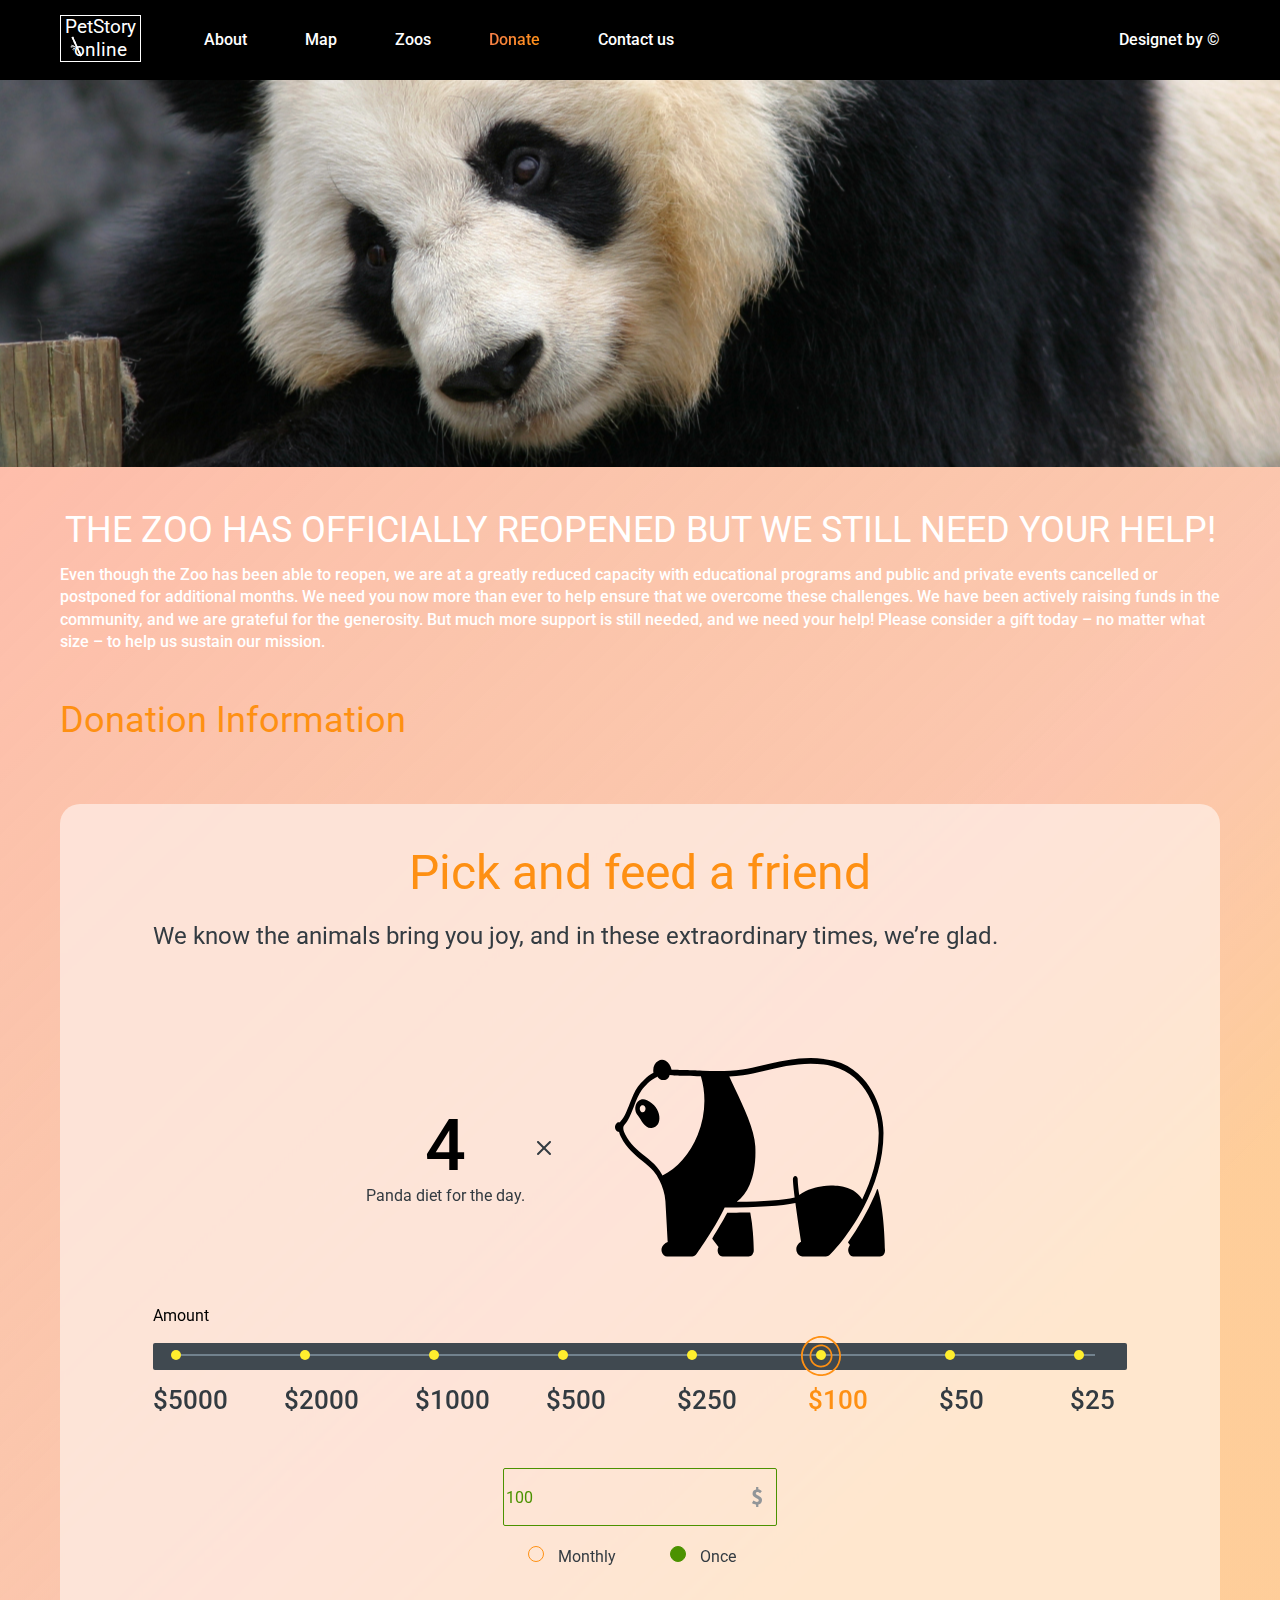
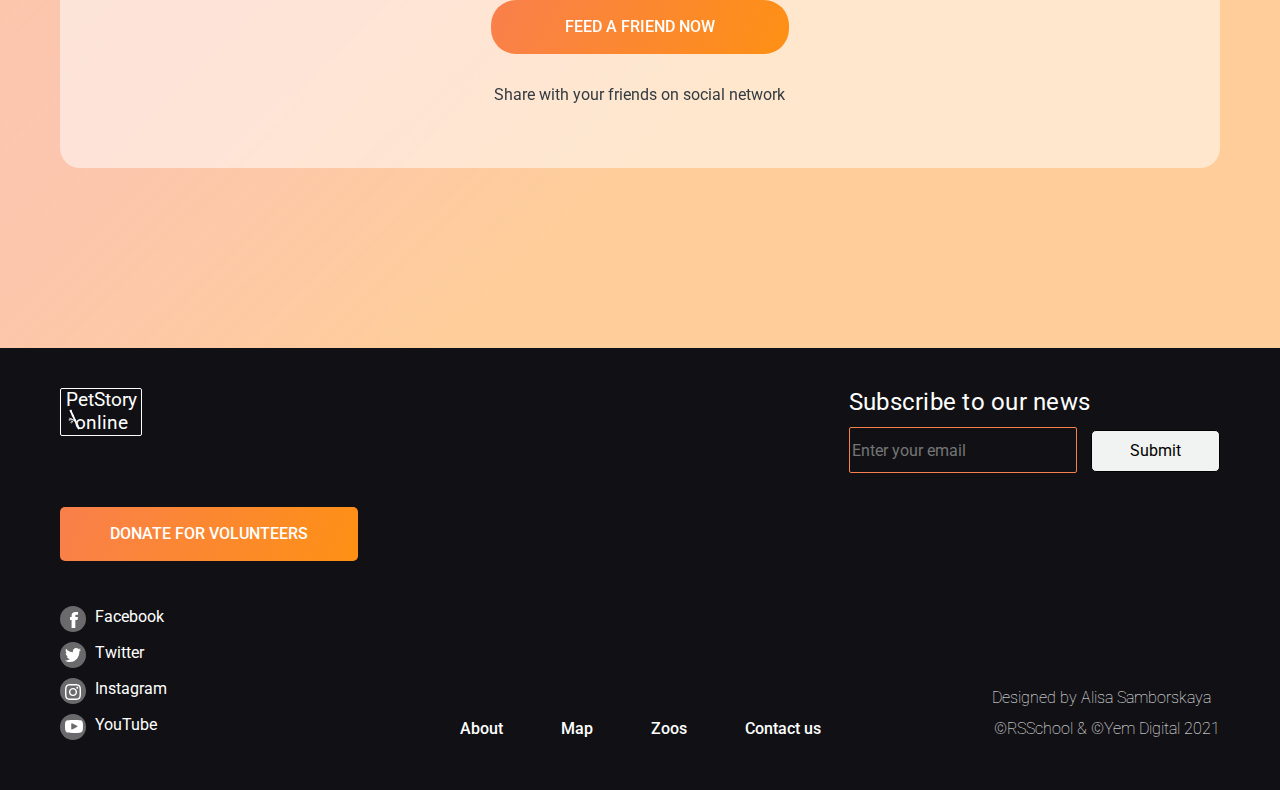
==== pages/donate/index.html @ 72abf8b3 "feat: add project" ====
<!DOCTYPE html>
<html lang="en">
<head>
    <meta charset="UTF-8">
    <meta http-equiv="X-UA-Compatible" content="IE=edge">
    <meta name="viewport" content="width=device-width, initial-scale=1.0">
    <title>donate</title>
    <link rel="preconnect" href="https://fonts.gstatic.com" crossorigin>
    <link href="https://fonts.googleapis.com/css2?family=Roboto:wght@100;300;400;500;700&display=swap" rel="stylesheet">
    <link rel="stylesheet" href="../../assets/style/normalize.css">
    <link rel="stylesheet" href="../donate/style.css">
</head>
<body>
    <header class="header">
        <div class="container container_header">
            <div class="wrapper-header"> 
                <div class="logo logo_header">
                    <a class="a-logo" href="../main/index.html">
                        <h1>PetStory online</h1>
                        <img class="bamboo" src="../../assets/icons/bamboo.svg" alt="bamboo">
                    </a>
                </div>
                <nav class="nav nav_burger">
                    <div class="window-close">
                        <span class="close-line line1"></span>
                        <span class="close-line line2"></span>
                    </div>
                    <ul class="nav-list nav-list_burger">
                        <li class="nav-item nav-item_burger">
                            <p>PetStory online</p>
                            <img class="bamboo bamboo_orange" src="../../assets/icons/bamboo_orange.svg" alt="bamboo">
                        </li>
                        <li class="nav-item nav-item_burger"><a class="about" href="../main/index.html">About</a></li>
                        <li class="nav-item nav-item_burger"><a href="#">Map</a></li>
                        <li class="nav-item nav-item_burger"><a href="#">Zoos</a></li>
                        <li class="nav-item nav-item_burger"><a class="donate donate_burger" href="../donate/index.html">Donate</a></li>
                        <li class="nav-item nav-item_burger"><a href="#">Contact us</a></li>
                        <li class="nav-item nav-item_burger"><a class="designet" href="https://www.figma.com/">Designet by ©</a></li>
                    </ul>
                </nav>
                <div class="header-burger">
                    <span class="burger-line line-first"></span>
                    <span class="burger-line line-second"></span>
                    <span class="burger-line line-third"></span>
                </div>
            </div>
        </div>
    </header>
    <section class="section1">
        <div class="container"></div>
    </section>
    <section class="section2">
        <div class="container">
            <h3 class="h3">
                THE ZOO HAS OFFICIALLY REOPENED BUT WE STILL NEED YOUR HELP!
            </h3>
            <p class="p-sect2">
                Even though the Zoo has been able to reopen, we are at a greatly
                reduced capacity with educational programs and public and private
                events cancelled or postponed for additional months. We need you now
                more than ever to help ensure that we overcome these challenges. We have
                been actively raising funds in the community, and we are grateful for the generosity.
                But much more support is still needed, and we need your help! Please consider a gift
                today – no matter what size – to help us sustain our mission.
            </p>
            <h3 class="h3 h3-orange">Donation Information</h3>
            <div class="wrap-pick">
                <div class="container-donate">
                    <h2 class="h2">Pick and feed a friend</h2>
                    <p class="p-pick">
                        We know the animals bring you joy, and in these
                        extraordinary times, we’re glad.
                    </p>
                    <div class="wpap-panda">
                        <div class="p-wrap">
                            <p class="number">4</p>
                            <p class="p-panda">Panda diet for the day.</p>
                        </div>
                        <img class="x-icon" src="../../assets/icons/x_icon.svg" alt="x">
                        <img class="panda-svg" src="../../assets/icons/panda_widget1.svg" alt="panda">
                    </div>
                    <p class="amount">Amount</p>
                    <div class="progress-bar">
                        <hr class="hr">
                        <form class="progress-bar_form">
                            <label class="label label1">
                                <input class="progress-bar_radio progress-bar_radio1" type="radio" value="5000" name="progress">
                            </label>
                            <label class="label label2">
                                <input class="progress-bar_radio progress-bar_radio2" type="radio" value="2000" name="progress">
                            </label>
                            <label class="label label3">
                                <input class="progress-bar_radio progress-bar_radio3" type="radio" value="1000" name="progress"checked>
                            </label>
                            <label class="label label4">
                                <input class="progress-bar_radio progress-bar_radio4" type="radio" value="500" name="progress">
                            </label>
                            <label class="label label5">
                                <input class="progress-bar_radio progress-bar_radio5" type="radio" value="250" name="progress">
                            </label>
                            <label class="label label6 label_checked">
                                <input class="progress-bar_radio progress-bar_radio6" type="radio" value="100" name="progress">
                            </label>
                            <label class="label label7">
                                <input class="progress-bar_radio progress-bar_radio7" type="radio" value="50" name="progress">
                            </label>
                            <label class="label label8">
                                <input class="progress-bar_radio progress-bar_radio8" type="radio" value="25" name="progress"> 
                            </label>                           
                        </form>
                    </div>
                    <div class="price">
                        <ul class="prise-list">
                            <li class="prise-item price5000 prise-item_5000">$5000</li>
                            <li class="prise-item price5000 prise-item_2000">$2000</li>
                            <li class="prise-item price5000 prise-item_1000">$1000</li>
                            <li class="prise-item price500">$500</li>
                            <li class="prise-item price500">$250</li>
                            <li class="prise-item price500 prise-item_active">$100</li>
                            <li class="prise-item price50">$50</li>
                            <li class="prise-item">$25</li>
                        </ul>
                    </div>
                    <form class="form-numb" action="#">
                        <input id="number" class="another-amount" type="number" placeholder="Another amount" max="9999" value="100" required>
                        <div class="radio-btn">
                            <label class="label-radio">
                                <input class="input-radio" type="radio" name="radio" value="Monthly">
                                Monthly
                            </label>
                            <label class="label-radio">
                                <input class="input-radio" type="radio" name="radio" value="Once" checked >
                                Once
                            </label>
                        </div>
                        <button class="btn">Feed a friend now</button>
                    </form>
                    <p class="p-share">Share with your friends on social network</p>
                </div>
            </div>
        </div>
    </section>
    <footer class="footer">
        <div class="container">
            <div class="wrap-footer">
                <div class="logo logo_footer">
                    <a class="a-logo_footer" href="../main/index.html">
                        <p>PetStory online</p>
                        <img class="bamboo-footer" src="../../assets/icons/bamboo.svg" alt="bamboo">
                    </a>
                </div>
                <div class="email">
                    <p class="p-email">Subscribe to our news</p>
                    <form class="form-email" action="#">
                            <input class="input-email" type="email" name="email" placeholder="Enter your email" required>
                            <button class="btn-submit" type="submit">Submit</button>
                    </form>
                </div>
                <form class="form-btn_footer" action="../donate/index.html">
                    <button class="btn2 btn-footer">donate for volunteers</button>
                </form>
                <div class="social-network">
                    <div class="social fb">
                        <a href="https://ru-ru.facebook.com/">
                            <span class="bg-img_social"></span>
                            <img class="img-fb" src="../../assets/icons/Fb.svg" alt="fb">
                            <span class="soc-link_name">Facebook</span> 
                        </a>
                    </div>
                    <div class="social twitter">
                        <a href="https://twitter.com/?lang=ru">
                            <span class="bg-img_social"></span>                                
                            <img class="img-Twitter" src="../../assets/icons/Twitter.svg" alt="Twitter">
                            <span class="soc-link_name">Twitter</span>
                        </a>
                    </div>
                    <div class="social insta">
                        <a href="https://www.instagram.com/">
                            <span class="bg-img_social"></span>                               
                            <img class="img-insta" src="../../assets/icons/insta.svg" alt="insta">
                            <span class="soc-link_name">Instagram</span>
                        </a>
                    </div>
                    <div class="social YouTube">
                        <a href="https://www.youtube.com/">
                            <span class="bg-img_social"></span>                                
                            <img class="img-YouTube" src="../../assets/icons/YouTube.svg" alt="YouTube">
                            <span class="soc-link_name">YouTube</span>
                        </a>
                    </div>            
                </div>
                <ul class="nav-list nav-list-footer">
                    <li class="nav-item nav-item_footer"><a class="about" href="../main/index.html">About</a></li>
                    <li class="nav-item nav-item_footer"><a href="#">Map</a></li>
                    <li class="nav-item nav-item_footer"><a href="#">Zoos</a></li>
                    <li class="nav-item nav-item_footer"><a class="contact-footer" href="#">Contact us</a></li>
                </ul>
                <div class="p-designed">
                    <p class="desing">Designed by Alisa Samborskaya</p>
                    <p class="desing rsschool">©RSSchool & ©Yem Digital 2021</p>
                </div>
            </div> 
        </div>
    </footer>
    <script src="index.js"></script>
</body>
</html>
---- pages/donate/style.css ----
html {
    font-family: Roboto;
    font-style: normal;
    font-weight: 400;
}
body {
    max-width: 100%;
    box-sizing: border-box;
}
.container {
    width: 1160px;
    margin: 0 auto;
}
.section1 {
    height: 387px;
    background-image: url(../../assets/images/panda_donate.png);
    background-position: center;
    background-repeat: no-repeat;
    position: relative;
    /* margin-bottom: 140px; */

}
.header {
    width: 100%;
    height: 80px;
    background: #000000;
    backdrop-filter: blur(2px);
}
.wrapper-header {
    display: flex;
    align-items: center;
}
.logo {
    width: 93px;
    height: 52px;
    margin-top: 14px;
    margin-right: 63px;
}
.bamboo {
    position: absolute;
    left: 9.79px;
    top: 21.09px;
}
.a-logo {
    position: relative;
    text-decoration: none;
}
.a-logo h1 {
    font-style: normal;
    font-weight: 400;
    font-size: 19.0145px;
    line-height: 120%;
    text-align: center;
    color: #FFFFFF;
    border: 1.18841px solid #FFFFFF;    
}
.a-logo:hover {
    cursor: pointer;
}
.header-burger {
    display: none;
}
.nav {
    width: 100%;
}
.nav-list {
    display: flex;
    align-items: center;
    justify-content: flex-start;
    flex-wrap: wrap;
    list-style: none;
    padding: 0;
    width: 100%;
    margin-top: 29px;
}
.nav-item:first-child {
    display: none;
}
.nav-item a {
    font-family: 'Roboto';
    font-style: normal;
    font-weight: 500;
    font-size: 16px;
    line-height: 140%;
    color: #FFFFFF;
    margin-right: 58px;
    text-decoration: none;
}
.nav-item a:hover {
    background: linear-gradient(113.96deg, #F9804B 1.49%, #FE9013 101.44%);
    -webkit-background-clip: text;
    -webkit-text-fill-color: transparent;
    background-clip: text;
}
.nav-item .designet {
    margin-right: 0;
}
li:last-child { 
    margin-left: auto;
    margin-right: 0;
}
.donate {
    background: linear-gradient(113.96deg, #F9804B 1.49%, #FE9013 101.44%);
    -webkit-background-clip: text;
    -webkit-text-fill-color: transparent;
    background-clip: text;
}
.donate:hover {
    /* cursor: default; */
    pointer-events: none;
}
.section2 {
    padding-bottom: 180px;
    /* height: 1482px; */
    background: linear-gradient(315.75deg, rgba(254, 210, 144, 0.7) 30.06%, #FEBDAB 100.95%, rgba(254, 210, 144, 0.7) 106.36%), linear-gradient(315.75deg, rgba(254, 189, 171, 0.74) 30.06%, rgba(243, 169, 248, 0.66) 50.74%, #E0D8F0 80.49%, #EAF7FE 127.9%, #EAF7FE 149.54%), linear-gradient(315.75deg, rgba(254, 189, 171, 0.74) 30.06%, rgba(243, 169, 248, 0.66) 50.74%, #E0D8F0 80.49%, #EAF7FE 127.9%, #EAF7FE 149.54%);
}
.h3 {
    font-weight: 400;
    font-size: 36px;
    line-height: 130%;
    color: #FFFFFF;
    margin: 0 0 10px;
    text-align: center;
    padding-top: 40px;
}
.p-sect2 {
    font-weight: 500;
    font-size: 16px;
    line-height: 140%;
    color: #FFFFFF;
    margin: 0 0 44px;
}
.h3-orange {
    color: #FE9013;
    text-align: start;
    margin-bottom: 60px;
    padding: 0;
}
.wrap-pick {
    height: 964px;
    background: rgba(255, 255, 255, 0.52);
    backdrop-filter: blur(2px);
    border-radius: 20px;
}
.h2 {
    font-weight: 400;
    font-size: 48px;
    line-height: 120%;
    text-align: center;
    color: #FE9013;
    padding-top: 40px;
    margin: 0 0 20px;
}
.p-pick {
    font-size: 24px;
    line-height: 120%;
    color: #333B41;
    margin: 0 0 60px;

}
.container-donate {
    position: relative;
    width: 84%;
    /* height: 862px; */
    margin: 0 auto;
}
.wpap-panda {
    position: relative;
    display: flex;
    align-items: center;
    justify-content: center;
    margin-bottom: 48px;
}
.p-wrap {
    width: 159px;
    margin-right: 90px;
}
.number {
    font-weight: 500;
    font-size: 72px;
    line-height: 80%;
    text-align: center;
    text-transform: uppercase;
    color: #000000;
    margin: 73px 0 10px;
}
.p-panda {
    margin-top: 0;
    font-size: 16px;
    line-height: 140%;
    text-align: center;
    color: #333B41;
}
.panda-svg {
    margin-right: 15px;
}
.x-icon {
    position: absolute;
    top: 130px;
    left: 384px;
    width: 14px;
    height: 14px;
}
.amount {
    font-size: 16px;
    line-height: 140%;
    color: #000000;
}
.progress-bar {
    position: relative;
    max-width: 976px;
    height: 27px;
    background: #404950;
    border-radius: 2px;
    margin: 0 auto;
}
.progress-bar_form {
    position: absolute;
    top: 3px;
    padding-left: 3px;
}
.progress-bar_radio {
    appearance: none;
    width: 10px;
    height: 10px;
    background: #FFEE2E;
    border-radius: 50%;
}
.label {
    position: relative;
    margin-right: 75px;
    padding: 20px;
    left: -5px;
}
.label_checked {
    position: relative;
    background-image: url(../../assets/icons/roller_icon.svg);
    background-repeat: no-repeat;
    margin-right: 75px;
    padding: 20px;
    background-position: 5px 11px;

}
.progress-bar_form:hover, .progress-bar_radio:hover, .label:hover {
    cursor: pointer;
}
.label:last-child {
    margin-right: 0;
}
.hr {
    width: 94%;
    height: 2px;
    background: #72828E;
    display: inline-block;
    border-style: none;
    margin: 5px 0 0 26px;
    vertical-align: middle;    
}
.price {
    margin: 0 auto;
    max-width: 991px;
}
.prise-list {
    display: inline-block;
    padding: 0;
    margin: 12px 0 50px;
}
.prise-item {
    display: inline;
    list-style-type: none;
    font-weight: 500;
    font-size: 26px;
    line-height: 140%;
    text-transform: uppercase;
    color: #333B41;
}
.price5000 {
    margin-right: 52px;
}
.prise-item_active {
    color: #FE9013;
}
.price500 {
    margin-right: 67px;
}
.price50 {
    margin-right: 82px;
}
.form-numb {
    display: flex;
    flex-direction: column;
}
.another-amount {
    width: 268px;
    height: 54px;
    border: 1px solid #929699;
    border-radius: 2px;
    display: block;
    margin: 0 auto 20px;
    font-size: 16px;
    line-height: 140%;
    color: #929699;
    background-color: transparent;
    background-image: url(../../assets/icons/$.svg);
    background-position: 248px center;
    background-repeat: no-repeat;
}
.another-amount:valid {
color: #4B9200;
border: 1px solid #4B9200;
}
.another-amount:invalid {
    color: red;
    border: 1px solid red;
    }
input[type=number]::-webkit-inner-spin-button,
input[type=number]::-webkit-outer-spin-button {
    -webkit-appearance: none;
    -moz-appearance: none;
    appearance: none;
    margin: 0;
}
.dollar {
    position: absolute;
    left: 602px;
    top: 683px;
    z-index: 10;
}
.radio-btn {
    display: block;
    margin: 0 auto 31px;
    padding-left: 35px;
}
.label-radio {
    font-size: 16px;
    line-height: 140%;
    color: #333B41;
    margin-right: 50px;
}
.input-radio {
    appearance: none;
    width: 16px;
    height: 16px;
    border: 1px solid #FE9013;
    border-radius: 50%;
    margin-right: 10px;
}
.input-radio:checked {
    background: #4B9200;
    border: 1px solid #4B9200;
}
.btn {
    display: block;
    margin: 0 auto 30px;
    width: 298px;
    height: 54px;
    font-weight: 500;
    font-size: 16px;
    line-height: 140%;
    text-align: center;
    text-transform: uppercase;
    color: #FFFFFF;
    background: linear-gradient(113.96deg, #F9804B 1.49%, #FE9013 101.44%);
    border-radius: 25px;
    border-style: none;
}
.btn:hover, .btn-footer:hover {
    cursor: pointer;
    background: #E47209;
}
.btn:active, .btn-footer:active {
    cursor: pointer;
    background: #4B9200;
}
.btn:disabled, .btn-footer:disabled {
    cursor: pointer;
    background: #767474;
}
.p-share {
    font-size: 16px;
    line-height: 140%;
    color: #333B41;
    text-align: center;
    margin: 0;
}
/* footer */
.footer {
    /* height: 443px; */
    background: #111115;
    padding: 40px 0 50px;
}
.wrap-footer {
    display: grid;
    grid-template-columns: 1fr auto 1fr;;
    gap: 34px 0;
}
.logo_footer {
    width: 82px;
    height: 52px;
    margin-bottom: 0;
    border-radius: 2px;
    margin-top: 0;
}
.a-logo_footer {
    position: relative;
    text-decoration: none; 
}
.a-logo_footer p {
    font-style: normal;
    font-weight: 400;
    font-size: 19.0145px;
    line-height: 120%;
    text-align: center;
    color: #FFFFFF;
    border: 1.18841px solid #FFFFFF;
    border-radius: 2px; 
    margin: 0;
}
.bamboo-footer {
    position: absolute;
    left: 7.79px;
    top: 21.09px;
}
.email {
    grid-column: 2/4;
    justify-self: end;
}

.form-email {
    display: inline-block;
}
.p-email {
    font-size: 24px;
    line-height: 120%;
    letter-spacing: 0.01em;
    color: #FFFFFF;
    margin: 0 0 10px;
}
.input-email {
    background: transparent;
    border: 0.7px solid #F9804B;
    border-radius: 2px;
    width: 222px;
    height: 42px;
    font-size: 16px;
    line-height: 140%;
    color: #BDBDBD;
    margin-right: 10px;
}
.btn-submit {
    width: 129px;
    height: 42px;
    font-size: 16px;
    line-height: 140%;
    color: #000000;
    background: #F1F3F2;
    border: 1px solid #000000;
    border-radius: 5px;
}
.btn-submit:hover {
    cursor: pointer;
}
.btn-submit:active {
    color: #4B9200;
    border: 1px solid #4B9200;;
    cursor: pointer;
}
.form-btn_footer {
    grid-column: 1/4;
}
.btn-footer {
    width: 298px;
    height: 54px;
    font-weight: 500;
    font-style: normal;
    font-size: 16px;
    line-height: 140%;
    text-align: center;
    text-transform: uppercase;
    color: #FFFFFF;
    background: linear-gradient(113.96deg, #F9804B 1.49%, #FE9013 101.44%);
    border-style: none;
    text-decoration: none;
    margin-bottom: 0;
    border-radius: 5px;
}
.social-network {
    padding-top: 11px;
}
.social {
    position: relative;
    margin-bottom: 10px;
    height: 26px;
}
.bg-img_social {
    width: 26px;
    height: 26px;
    background: rgba(196, 196, 196, 0.5);
    border-radius: 50%;
    position: absolute;
}
.soc-link_name {
    padding-left: 35px;
}
.social:last-child {
    margin-bottom: 0;
}
.social a {
    font-size: 16px;
    line-height: 140%;
    color: #FFFFFF;
    text-decoration: none;
}
.social:hover a {
    color: #E47209;
}
.social:hover .bg-img_social{
    background: rgba(228, 114, 9, 0.5);
} 
.social:active a {
    color: #4B9200;
}
.social:active .bg-img_social {
    background: rgba(75, 146, 0, 0.5);
}
.img-YouTube, .img-fb, .img-insta, .img-Twitter {
    position: absolute;
    left: 5px;
    top: 6px;
}
.img-fb {
    left: 10px;
}
.nav-list-footer {
    margin-bottom: 0;
    align-self: end;
}
.nav-item_footer:first-child {
    display: block;
}
.nav-item .contact-footer {
    margin-right: 0;
}
.p-designed{
    align-self: end;
}
.desing {
    text-align: end;
    font-weight: 100;
    font-size: 16px;
    line-height: 130%;
    color: #FFFFFF;
    margin-bottom: 10px;
}
.desing:first-child {
    margin-right: 9px;
}
.rsschool {
    margin: 0;
}

@media (max-width: 1220px) {
    .container {
        width: 100%;
    }
    .section2 {
        padding-bottom: 26px;
    }
    .container-donate {
        width: 100%;
    }
    .p-pick {
        text-align: center;
        margin-top: 0;
    }
    .amount {
        margin-left: 65px;
    }
}
@media all and (max-width: 1000px) {
    .section1 {
        height: 390px;
    }
    .container {
        width: 940px;
    }
    .header {
        position: relative;
        z-index: 1;
    }
    .nav-item a {
        margin-right: 48px;
    }
    .h3 {
        width: 82.7%;
        text-align: left;
        margin-bottom: 30px;
    }
    .h3-orange {
        margin-bottom: 40px;
    }
    .container-donate {
        width: 100%;
    }
    .h2 {
        padding: 20px 15px 0 0;
        margin-bottom: 12px;
    }
    .x-icon {
        left: 366px;
        top: 128px;
    }
    .wrap-pick {
        height: auto;
        padding-bottom: 50px;
    }
    .progress-bar {
        max-width: 810px;
    }
    .progress-bar_form {
        padding-left: 0;
    }
    .label {
        padding: 18.8px;
        left: -3px;
    }
    .hr {
        width: 96%;
        margin: 5px 0 0 13px;
    }
    .price {
        max-width: 830px;
        margin: 0 auto; 
        padding-left: 10px;
    }
    .prise-item_5000, .progress-bar_radio1, .label1 {
        display: none;
    }
    .another-amount {
        margin-bottom: 26px;
        width: 265px;
        height: 51px;
    }
    .label-radio {
        margin-right: 0;
    }
    .label-radio:last-child {
        margin-left: 48px;
    }
    .input-radio {
        margin-right: 8px;
    }
    .radio-btn {
        margin-bottom: 27px;
        padding-left: 0;
        padding-right: 15px;
    }
    .footer {
        padding: 40px 0 50px;
    }
    .wrap-footer {
        gap: 37px 0;
    }
    .email {
        margin-right: 13px;
    }
    .p-email {
        margin: 0 0 12px;
    }
    .form-email {
        margin-right: 20px;
    }
    .input-email {
        height: 40px;
        margin-right: 6px;
    }
    .social-network {
        padding-top: 6px;
    }
}


@media (max-width:980px) {
    /* * {
        outline: 1px solid #f00 !important;
    } */
    .container {
        max-width: 98%;
    }
    .p-sect2 {
        max-width: 100%;
    }
    .p-pick {
        max-width: 100%;
    }
}
@media (max-width:854px) {
    .container_header {
        width: 100%;
    }
    .container-donate {
        width: 94%;
    } 
     .progress-bar {
        max-width: 600px;
    }
    .hr {
        width: 86%;
        margin: 5px 0 0 37px;
    }
    .progress-bar_form {
        padding-left: 15px;
        width: 100%;
    }
    .label {
        padding: 20px;
    }
    .progress-bar_radio2, .progress-bar_radio3, .prise-item_2000, .prise-item_1000, .label2, .label3 {
        display: none;
    }
    .price {
        max-width: 570px;
        text-align: center;
        padding-left: 0;
    }

} 
@media (max-width:768px) {
    .header {
        position: fixed;
    }
    .container_header {
        max-width: 100%;
    }
    .section1 {
        margin-bottom: 60px;
        top: 80px;
    }
    .wrapper-header {
        justify-content: space-between;
    }
    .logo {
        padding-left: 10px;
    }
    .bamboo {
        left: 17px;
    }
    .header-burger {
        display: block;
        width: 35px;
        height: 32px;
        position: relative;
    }
    .header-burger:hover {
        transition-duration: 1s;
        cursor: pointer;
    }
    .burger-line {
        margin: 0 auto;
        width: 26.25px;
        height: 2.67px;
        background: #FFFFFF;
        position: absolute;
    }
    .line-first {
        top: 25%;
    }
    .line-third {
        bottom: 25%;
    }
    .line-second {
        top: 45.83%;
        bottom: 45.83%;
    } 
    .nav_burger {
        display: block;
        position: fixed;
        top: -329px;
        z-index: 2000;
        width: 100%;
        height: 329px;
        background: #FFFFFF;
        transition-duration: 1s;        
    }
    .nav_burger-active {
        top: 0;
        transition-duration: 1s;
        box-shadow: 0 0 9999px 1000px rgb(0 0 0 / 40%);;
    }
    .nav-item_burger:first-child {
        display: block;
        margin-bottom: 30px;
    }
    .nav-list_burger {
        width: 98%;
        margin: 0;
        justify-content: flex-start;
        padding: 12px 0 0 10px;
    }
    .nav-item_burger  {
        width: 768px; 
        margin-bottom: 15px;  
    }
    .nav-item_burger p {
        color: #FE9013;
        width: 65.6px;
        border: 1px solid #FE9013;
        margin: 0;
        text-align: center;
    }
    .bamboo_orange {
        left: 21px;
        top: 29px;
    }
    .nav-item_burger a {
        font-size: 16px;
        line-height: 140%;
        color: #333B41; 
        margin-right: 0;    
    } 
    .nav-item_burger .logo_burger a {
        color: #FE9013;
    }
    .donate_burger {
        background: transparent;
        -webkit-text-fill-color: #333B41;

    }
    .window-close {
        width: 30px;
        height: 30px;
        position: absolute;
        top: 8px;
        right: 8px;
    }
    .close-line {
        width: 15px;
        height: 1px;
        display: block;
        margin: 7.54px auto 0;
        position: absolute;
        left: 24.83%;
        right: 25.17%;
        top: 25.14%;
        bottom: 24.86%;
        background:  linear-gradient(315.75deg, rgba(254, 210, 144, 0.7) 30.06%, #FEBDAB 100.95%, rgba(254, 210, 144, 0.7) 106.36%), linear-gradient(315.75deg, rgba(254, 189, 171, 0.74) 30.06%, rgba(243, 169, 248, 0.66) 50.74%, #E0D8F0 80.49%, #EAF7FE 127.9%, #EAF7FE 149.54%), linear-gradient(315.75deg, rgba(254, 189, 171, 0.74) 30.06%, rgba(243, 169, 248, 0.66) 50.74%, #E0D8F0 80.49%, #EAF7FE 127.9%, #EAF7FE 149.54%);
    }
    .line1 {
        transform: rotate(45deg);
    }
    .line2 {
        transform: rotate(-45deg);
    }
    li:last-child {
        margin-left: 0;
    }
}
@media (max-width:640px) {
    .section1 {
        height: 335px;
        margin-bottom: 34px;
        background-size: cover;
        top: 34px;
    }
    .container {
        max-width: 93.8%;
    }
    .container_header {
        max-width: 100%;
    }
    .header {
        height: 34px;
    }
    .logo_header {
        padding: 0;
        width: 46.93px;
        height: 29.03px;
        margin: 3px 0 0 3.1%;
    }
    .a-logo h1 {
        font-style: normal;
        font-weight: 400;
        font-size: 12.2899px;
        line-height: 120%;
        border: none;
    }
    .bamboo {
        top: 6px;
        left: -1px;
    }
    .header-burger {
        margin-right: 3.1%;
        height: 10px;
        width: 18px;
    }
    .burger-line {
        width: 18px;
        height: 2px;
    }
    .line-first {
        top: 0;
    }
    .line-second {
        top: 4px;
    }
    .line-third {
        bottom: 0;
    }
    .bamboo_orange {
        left: 19px;
        top: 29px;
    }
    .section2 {
        padding-bottom: 46px;
    }
    .h3 {
        padding-top: 29px;
        font-size: 24px;
        width: 100%;
        margin-bottom: 17px;
    }
    .p-sect2 {
        margin-bottom: 28px;
    }
    .h3-orange {
        font-size: 36px;
        padding-top: 0;
        margin-bottom: 30px;
    }
    .wrap-pick {
        padding-bottom: 30px;
    }
    .container-donate {
        width: 100%;
    }
    .h2 {
        font-size: 48px;
        padding: 30px 0 0;
        margin-bottom: 20px;
    }
    .p-pick {
        margin-bottom: 50px;
    }
    .wpap-panda {
        margin-bottom: 41px;
    }
    .x-icon {
        left: calc(35% - 13px);
        top: 129px;
    }
    .amount {
        margin: 0 0 7px 10px;
    }
    .another-amount {
        width: 176px;
        height: 38px;
        margin-bottom: 31px;
    }
    .radio-btn {
        margin-bottom: 28px;
    }
    .footer {
        padding: 13px 0;
    }
    .wrap-footer {
        padding-left: 0;
        gap: 0;
        grid-template-rows: repeat(3, 85px);
        grid-template-columns: repeat(2, 1fr);
    }
    .logo_footer {
        padding-left: 0;
    }
    .email {
        display: none;
    }
    .form-btn_footer {
        grid-column: 1/3;
    }
    .social-network {
        grid-area: 3/4/1/3;
        justify-self: end;
        padding-top: 0;
    }
    .social {
        margin-bottom: 20px;
        min-width: 26px;
    }
    .soc-link_name {
        display: none;
    }
    .bg-soc {
        margin-right: 0;
    }
    .nav-list-footer {
        grid-column: 1/3;
        margin: 0;
    }
    .nav-item a {
        margin-right: 37px;
    }
    .desing {
        text-align: start;
    }
    .rsschool {
        margin: 0;
    }
    .p-designed {
        padding: 0;
    } 
}
@media (max-width: 610px) {
    .hr {
        width: 92%;
        margin-left: 20px;
    }
    .progress-bar_form {
        padding-left: 0;
        padding-left: 0;
        max-width: 600px;
        display: flex;
        justify-content: space-between;
        margin-top: -18px;
    }
    .label, .label_checked {
        margin-right: 0;
    }
    .prise-list {
        display: flex;
        justify-content: space-evenly;
    }
    .prise-item {
        margin-right: 0;
    }
}

@media (max-width: 520px) {
    .hr {
        margin-left: 15px;
    }
    .wrap-footer {
        grid-template-rows: 53px 55px 86px 76px 1fr;
    }
    .logo_footer {
        grid-column:1/4;
        width: 100%;
    }
    .a-logo_footer p {
        border: none;
        margin: 0 auto;
        width: 128px;
    }
    .bamboo-footer {
        top: -3px;
        left: 249px;
    }
    .social-network {
        grid-column: 1/4;
        grid-row: 2/3;
        width: 100%;
        display: flex;
        justify-content: center;
        gap: 30px;
    }
    .form-btn_footer {
        grid-column: 1/4;
        grid-row: 3/4;
        margin: 0 auto;
    }
    .nav-list-footer {
        grid-column: 1/4;
        grid-row: 5/6;
        width: 100%;
        justify-content: space-between;
    }
    .p-designed {
        grid-column: 1/4;
        grid-row: 4/5;
        width: 100%;
        align-self: flex-start;
    }
    .desing {
        text-align: end;
        margin-top: 0;
    }
}

@media (max-width: 456px) {
    .wpap-panda {
        margin-bottom: 10px;
    }
    .number {
        font-size: 40.6015px;
        margin-top: 50px;
    }
    .p-panda {
        font-size: 9.02255px;
    }
    .x-icon {
        left: 43.95%;
        top: 52.85%;
        width: 7.89px;
        height: 7.89px;
    }
    .panda-svg {
        width: 160.15px;
        height: 138.72px;
    }
    .prise-list {
        justify-content: space-between;
        max-width: 94%;
        margin: 12px auto 50px;
    }
    .prise-item {
        font-size: 16px;
    }
}
@media (max-width: 320px) {
    .section1 {
        height: 187px;
        margin-bottom: 34px;
    }
    .section2 {
        padding-bottom: 22px;
    }
    .h3 {
        font-size: 24px;
        line-height: 120%;
        margin-bottom: 21px;
    }
    .p-sect2 {
        margin-bottom: 26px;
    }
    .h3-orange {
        margin-bottom: 30px;
    }
    .wrap-pick {
        padding-bottom: 19px;
    }
    .h2 {
        font-size: 24px;
        padding-top: 20px;
        margin-bottom: 10px;
    }
    .p-pick {
        font-size: 16px;
        line-height: 140%;
        margin-bottom: 9px;
    }
    .panda-svg {
        margin-right: 0;
    }
    .p-wrap {
        margin-right: 50px;
    }
    .number {
        margin: 42px 0 8px;
    }
    .x-icon {
        left: 31.95%;
    }
    .wpap-panda {
        margin-bottom: 4px;
    }
    .amount {
        margin: 0 0 8px;
    }
    .progress-bar {
        width: 300px;
        height: 13.5px;
    }
    .hr {
        margin: 0 0 7px 17px;
        width: 262px;
    }
    .progress-bar_form {
        padding-left: 7px;
        max-width: 96%;
    }
    .label_checked, .label {
        padding: 10px;
        background-position: left 9px;
        background-size: contain;
    }
    .progress-bar_radio {
        width: 5px;
        height: 5px;
    }
    .prise-list {
        margin: 6px auto 25px;
    }
    .prise-item {
        font-size: 13px;
    }
    .another-amount {
        margin-bottom: 25px;
    }
    .p-share {
        font-size: 16px;
        text-align: left;
    }
    .radio-btn {
        margin-bottom: 27px;
    }
    .btn {
        margin-bottom: 29px;
    }    
    .footer {
        padding: 21px 0;
    }
    .nav-list-footer {
        justify-content: start;
        padding-left: 10px;
    }
    .nav-item a {
        margin-right: 30px;
    }
    .bamboo-footer {
        left: 158px;
    }
    .desing {
        font-size: 15px;
    }
    .desing:first-child {
        padding-right: 0;
    }
}
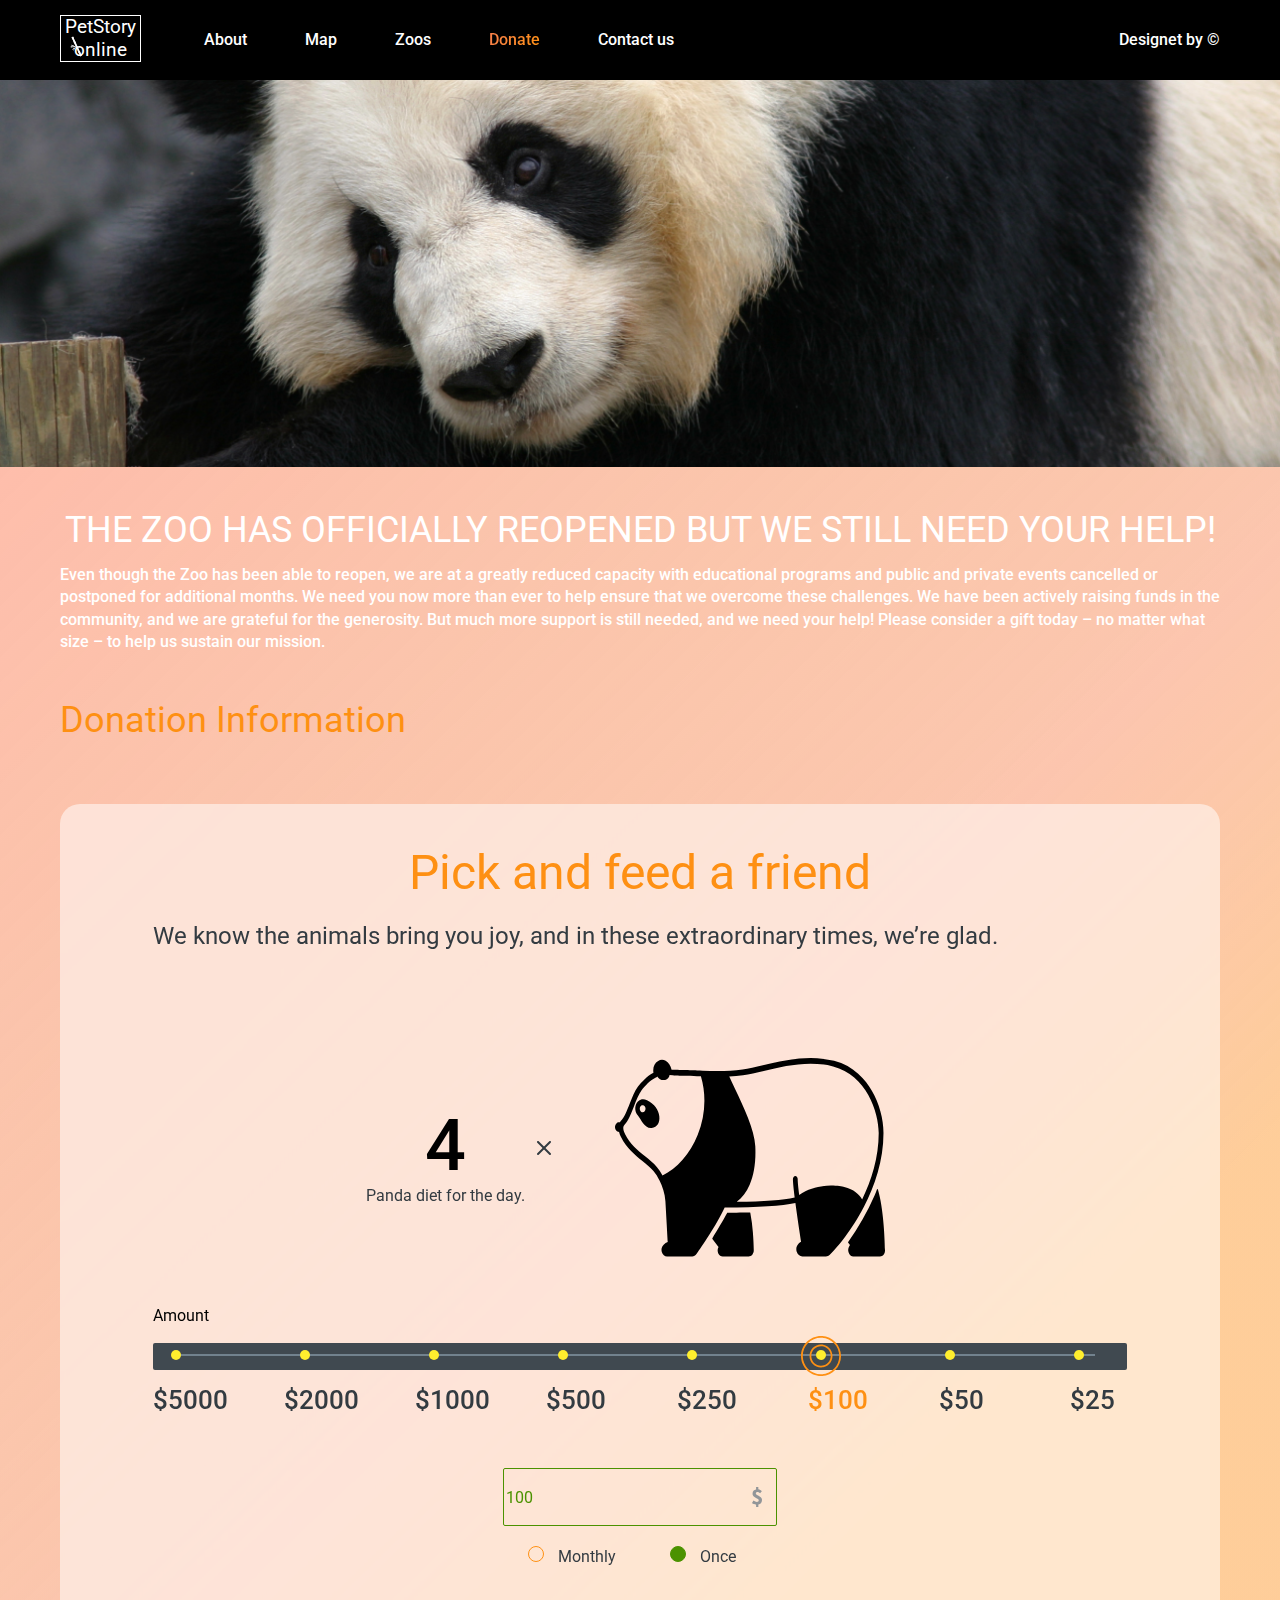
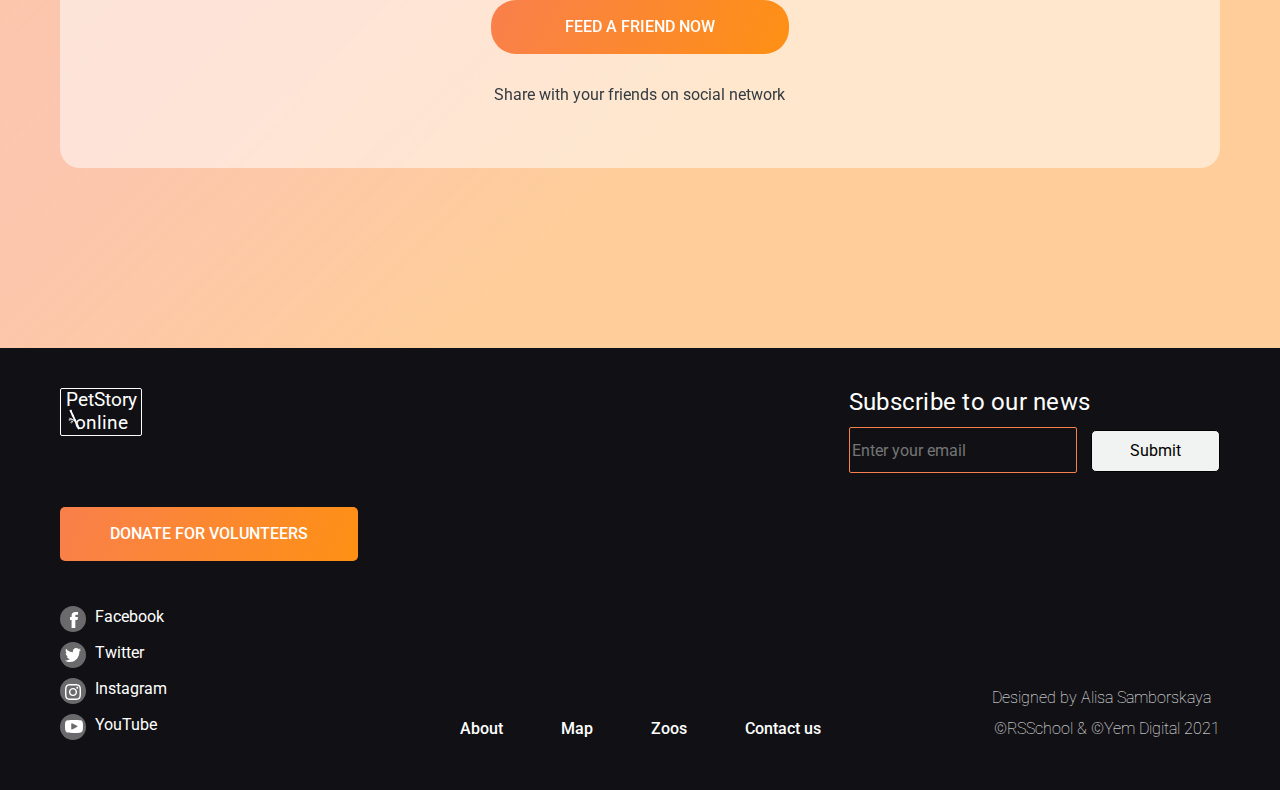
==== commit 966463bf: "refactor: refactor code" ====
--- a/pages/donate/index.html
+++ b/pages/donate/index.html
@@ -35,7 +35,9 @@
                         <li class="nav-item nav-item_burger"><a href="#">Zoos</a></li>
                         <li class="nav-item nav-item_burger"><a class="donate donate_burger" href="../donate/index.html">Donate</a></li>
                         <li class="nav-item nav-item_burger"><a href="#">Contact us</a></li>
-                        <li class="nav-item nav-item_burger"><a class="designet" href="https://www.figma.com/">Designet by ©</a></li>
+                        <li class="nav-item nav-item_burger">
+                          <a class="designet" href="https://www.figma.com/file/ypzT9idgAILaSRVRmDAJxn/online-zoo-3-weeks?node-id=0%3A1">Designet by ©</a>
+                        </li>
                     </ul>
                 </nav>
                 <div class="header-burger">
--- a/pages/donate/style.css
+++ b/pages/donate/style.css
@@ -16,6 +16,7 @@
     background-image: url(../../assets/images/panda_donate.png);
     background-position: center;
     background-repeat: no-repeat;
+    background-size: cover;
     position: relative;
     /* margin-bottom: 140px; */
 
